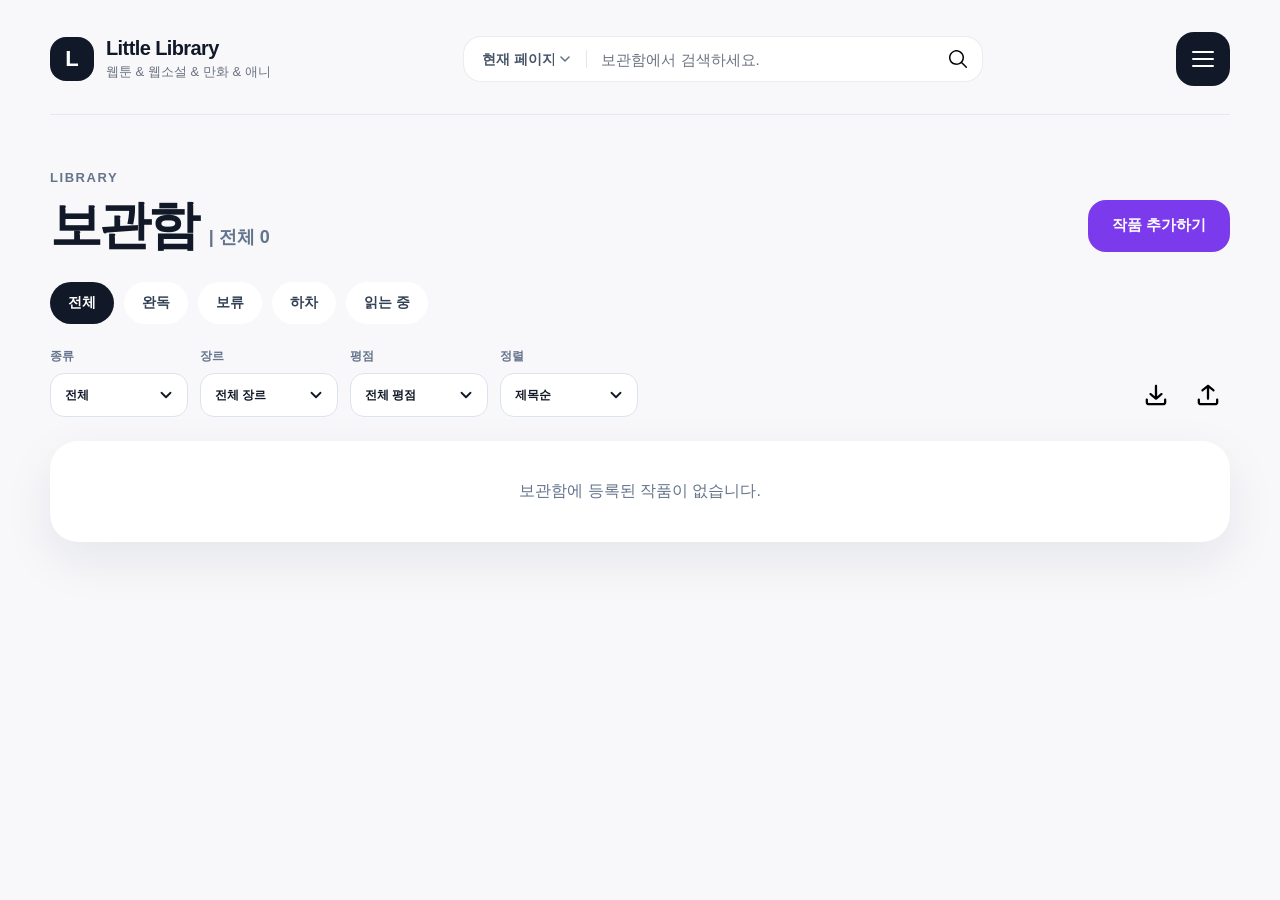
==== html/library.html @ 19a2e279 "Add files via upload" ====
﻿<!DOCTYPE html>
<html lang="ko">
<head>
  <meta charset="UTF-8" />
  <meta name="viewport" content="width=device-width, initial-scale=1.0" />
  <title>보관함 | Little Library</title>
  <link rel="stylesheet" href="../css/style.css?v=8" />
</head>
<body data-page="library">
  <div class="page">
    <div class="container">
      <header class="header">
        <a href="main.html" class="logo">
          <div class="logo-icon">L</div>
          <div class="logo-text">
            <strong>Little Library</strong>
            <span>웹툰 & 웹소설 & 만화 & 애니</span>
          </div>
        </a>

        <form class="search-box">
          <label class="search-scope-label" aria-label="검색 범위">
            <select id="searchScopeSelect">
              <option value="page">현재 페이지</option>
              <option value="title">제목</option>
              <option value="author">작가</option>
              <option value="tags">태그</option>
              <option value="description">작품소개</option>
              <option value="memo">메모</option>
            </select>
          </label>
          <input id="librarySearchInput" type="text" placeholder="보관함에서 검색하세요." />
          <button type="submit" aria-label="검색">
            <img src="../image/search.svg" alt="검색" />
          </button>
        </form>

        <div class="menu-wrap">
          <button class="menu-button" type="button" aria-label="메뉴 열기">
            <span></span>
            <span></span>
            <span></span>
          </button>
          <div class="dropdown-menu">
            <a href="library.html?page=webtoon">웹툰</a>
            <a href="library.html?page=webnovel">웹소설</a>
            <a href="library.html?page=manga">만화</a>
            <a href="library.html?page=anime">애니</a>
            <a href="library.html?page=recent">최근기록</a>
            <a href="library.html?page=library">보관함</a>
          </div>
        </div>
      </header>

      <main class="library-page">
        <section class="library-head">
          <div>
            <p class="eyebrow" id="libraryEyebrow">LIBRARY</p>
            <div class="library-title-row">
              <div class="library-title-wrap">
                <h1 id="libraryPageTitle">보관함</h1>
                <span class="library-count" id="libraryWorkCount">| 전체 0</span>
              </div>
              <button class="button-primary add-work-button" type="button">작품 추가하기</button>
            </div>
            <p id="libraryDescription">저장한 작품들을 관리하는 페이지입니다.</p>
          </div>
        </section>

        <section class="library-filter">
          <button class="filter-button active" type="button" data-filter="all">전체</button>
          <button class="filter-button" type="button" data-filter="completed">완독</button>
          <button class="filter-button" type="button" data-filter="paused">보류</button>
          <button class="filter-button" type="button" data-filter="dropped">하차</button>
          <button class="filter-button" type="button" data-filter="reading">읽는 중</button>
        </section>

        <section class="library-tools" aria-label="작품 관리 도구">
          <div class="tool-group type-filter-group">
            <label>
              종류
              <select id="typeFilter">
                <option value="all">전체</option>
                <option value="webtoon">웹툰</option>
                <option value="webnovel">웹소설</option>
                <option value="manga">만화</option>
                <option value="anime">애니</option>
              </select>
            </label>
          </div>

          <div class="tool-group">
            <label>
              장르
              <select id="genreFilter">
                <option value="all">전체 장르</option>
              </select>
            </label>
          </div>

          <div class="tool-group">
            <label>
              평점
              <select id="ratingFilter">
                <option value="all">전체 평점</option>
                <option value="5">5점</option>
                <option value="4">4점</option>
                <option value="3">3점</option>
                <option value="2">2점</option>
                <option value="1">1점</option>
              </select>
            </label>
          </div>

          <div class="tool-group">
            <label>
              정렬
              <select id="sortSelect">
                <option value="title">제목순</option>
                <option value="ratingDesc">높은 평점순</option>
                <option value="ratingAsc">낮은 평점순</option>
                <option value="recent">최근 기록순</option>
              </select>
            </label>
          </div>

          <div class="backup-tools">
            <button class="tool-button export-works-button" type="button" aria-label="JSON 내보내기">
              <img src="../image/download.svg" alt="" aria-hidden="true" />
            </button>

            <button class="tool-button import-works-button" type="button" aria-label="JSON 가져오기">
              <img src="../image/upload.svg" alt="" aria-hidden="true" />
            </button>

            <input id="importWorksInput" type="file" accept="application/json,.json" hidden />
          </div>
        </section>

        <section class="library-grid" id="libraryGrid"></section>
      </main>
    </div>
  </div>

  <script src="../js/config.js"></script>
  <script src="../js/utils.js"></script>
  <script src="../js/state.js"></script>
  <script src="../js/navigation.js"></script>
  <script src="../js/search.js"></script>
  <script src="../js/library.js"></script>
  <script src="../js/modal-utils.js"></script>
  <script src="../js/form-modal.js"></script>
  <script src="../js/backup.js"></script>
  <script src="../js/detail-modal.js"></script>
  <script src="../js/app.js"></script>
</body>
</html>
---- css/style.css ----
﻿@import "./base.css";
@import "./header.css";
@import "./search.css";
@import "./main-preview.css";
@import "./library.css";
@import "./modal.css";
@import "./responsive.css";
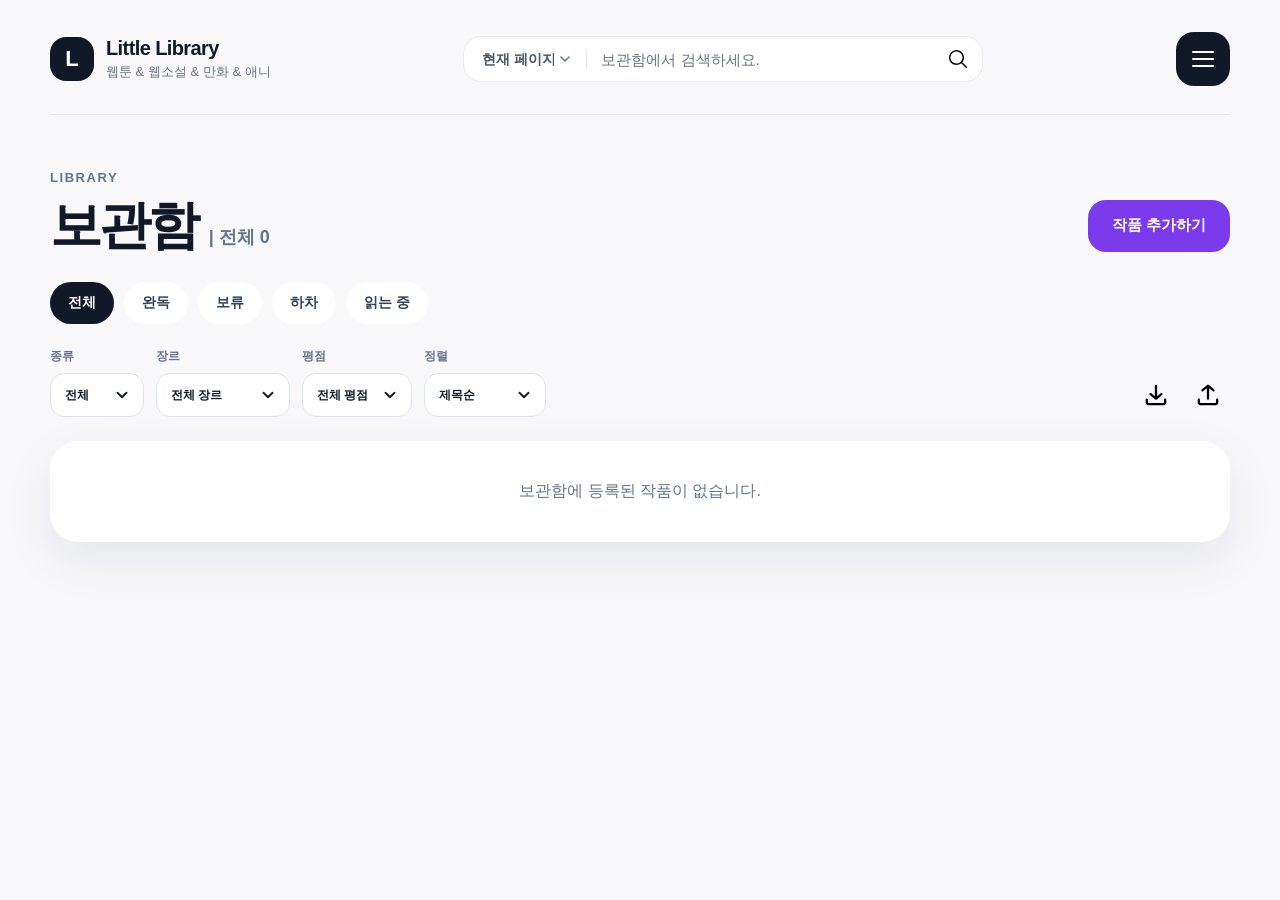
==== commit 63dc6ea6: "Add files via upload" ====
--- a/html/library.html
+++ b/html/library.html
@@ -4,7 +4,7 @@
   <meta charset="UTF-8" />
   <meta name="viewport" content="width=device-width, initial-scale=1.0" />
   <title>보관함 | Little Library</title>
-  <link rel="stylesheet" href="../css/style.css?v=8" />
+  <link rel="stylesheet" href="../css/style.css?v=11" />
 </head>
 <body data-page="library">
   <div class="page">
--- a/css/style.css
+++ b/css/style.css
@@ -1,7 +1,7 @@
-﻿@import "./base.css";
-@import "./header.css";
-@import "./search.css";
-@import "./main-preview.css";
-@import "./library.css";
-@import "./modal.css";
-@import "./responsive.css";
+@import "./base.css?v=11";
+@import "./header.css?v=11";
+@import "./search.css?v=11";
+@import "./main-preview.css?v=11";
+@import "./library.css?v=11";
+@import "./modal.css?v=11";
+@import "./responsive.css?v=11";
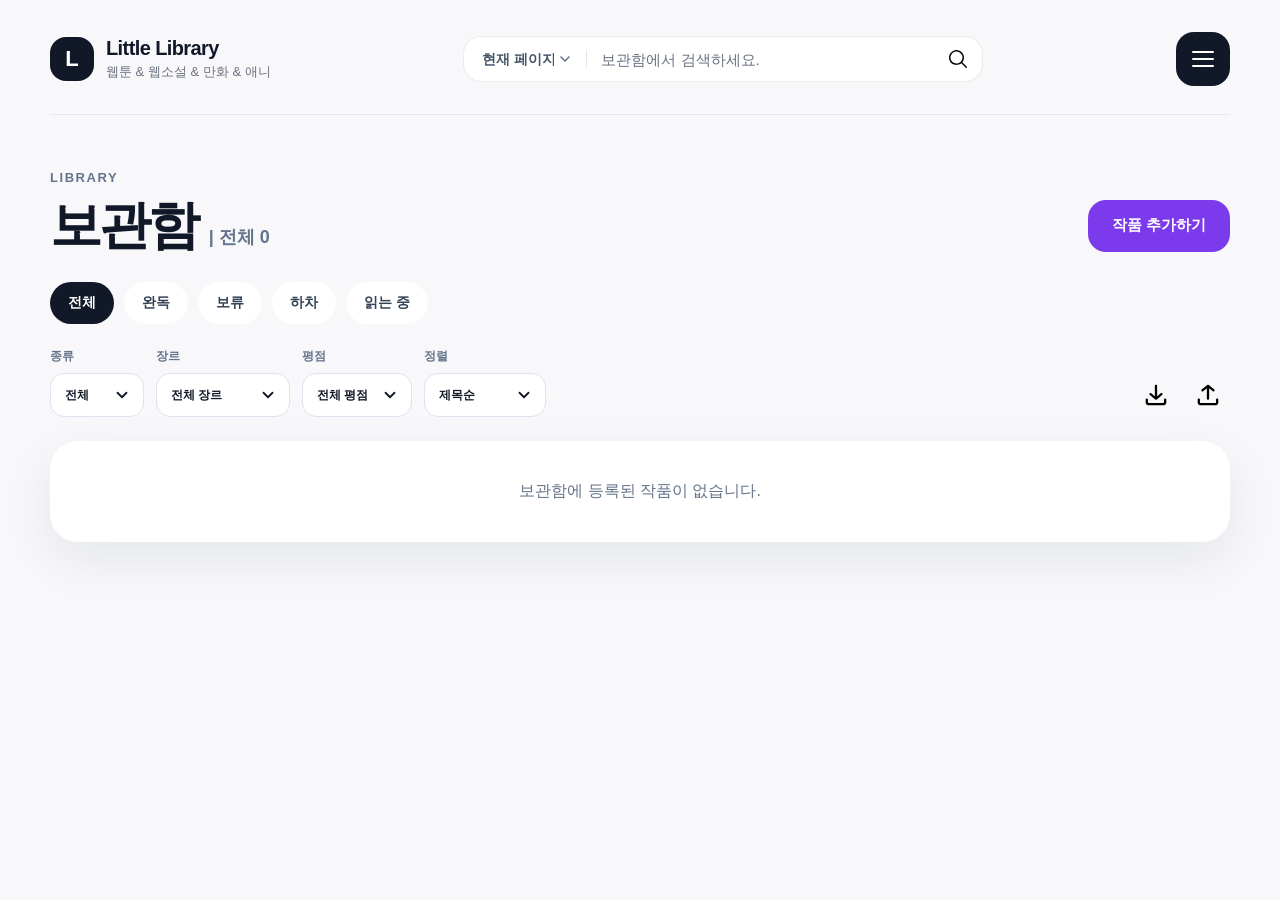
==== commit a9a5cc07: "Add files via upload" ====
--- a/html/library.html
+++ b/html/library.html
@@ -4,7 +4,7 @@
   <meta charset="UTF-8" />
   <meta name="viewport" content="width=device-width, initial-scale=1.0" />
   <title>보관함 | Little Library</title>
-  <link rel="stylesheet" href="../css/style.css?v=11" />
+  <link rel="stylesheet" href="../css/style.css?v=12" />
 </head>
 <body data-page="library">
   <div class="page">
--- a/css/style.css
+++ b/css/style.css
@@ -1,7 +1,7 @@
-@import "./base.css?v=11";
-@import "./header.css?v=11";
-@import "./search.css?v=11";
-@import "./main-preview.css?v=11";
-@import "./library.css?v=11";
-@import "./modal.css?v=11";
-@import "./responsive.css?v=11";
+@import "./base.css?v=12";
+@import "./header.css?v=12";
+@import "./search.css?v=12";
+@import "./main-preview.css?v=12";
+@import "./library.css?v=12";
+@import "./modal.css?v=12";
+@import "./responsive.css?v=12";
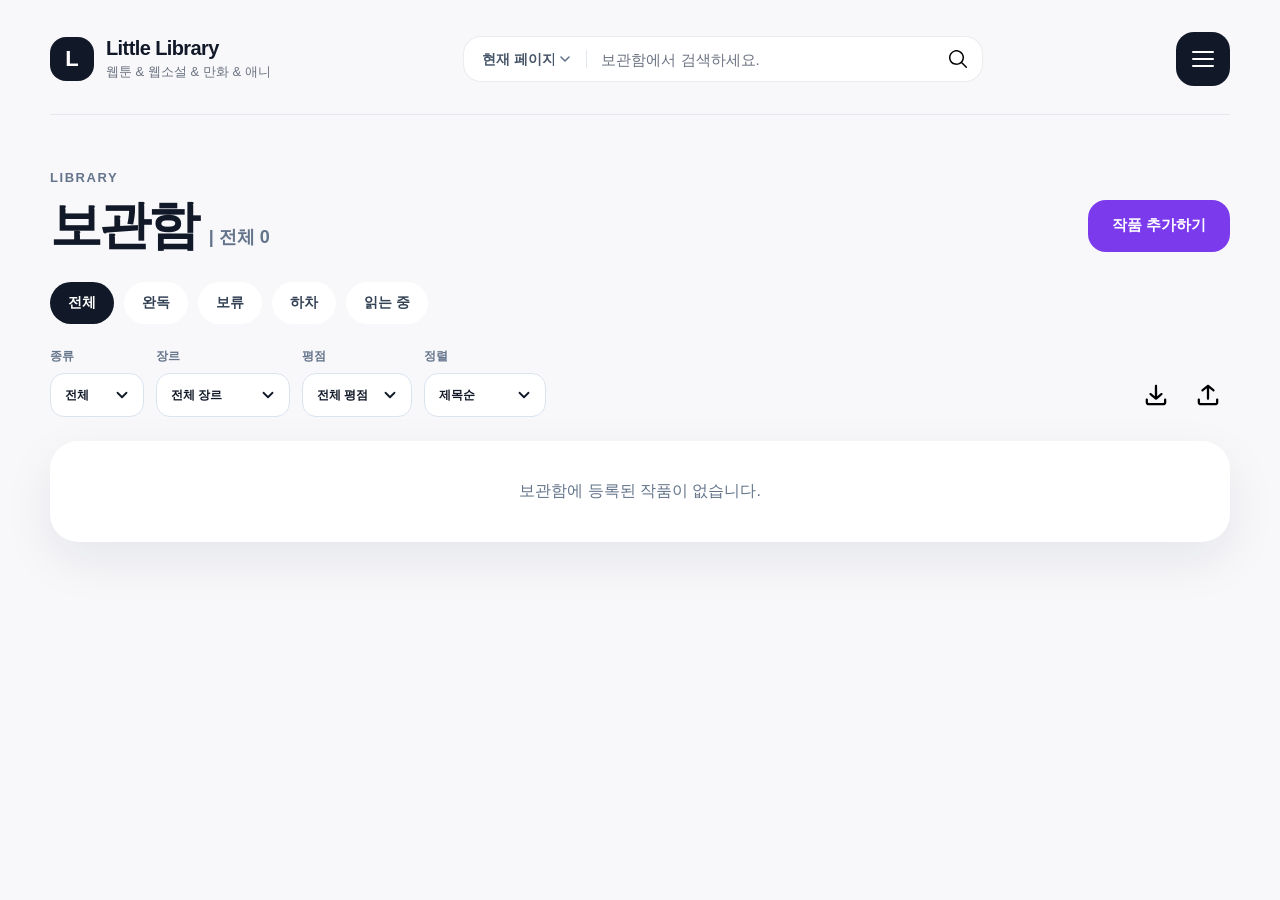
==== commit 796c3f8c: "Add files via upload" ====
--- a/html/library.html
+++ b/html/library.html
@@ -4,7 +4,7 @@
   <meta charset="UTF-8" />
   <meta name="viewport" content="width=device-width, initial-scale=1.0" />
   <title>보관함 | Little Library</title>
-  <link rel="stylesheet" href="../css/style.css?v=12" />
+  <link rel="stylesheet" href="../css/style.css?v=13" />
 </head>
 <body data-page="library">
   <div class="page">
--- a/css/style.css
+++ b/css/style.css
@@ -1,7 +1,7 @@
-@import "./base.css?v=12";
-@import "./header.css?v=12";
-@import "./search.css?v=12";
-@import "./main-preview.css?v=12";
-@import "./library.css?v=12";
-@import "./modal.css?v=12";
-@import "./responsive.css?v=12";
+@import "./base.css?v=13";
+@import "./header.css?v=13";
+@import "./search.css?v=13";
+@import "./main-preview.css?v=13";
+@import "./library.css?v=13";
+@import "./modal.css?v=13";
+@import "./responsive.css?v=13";
